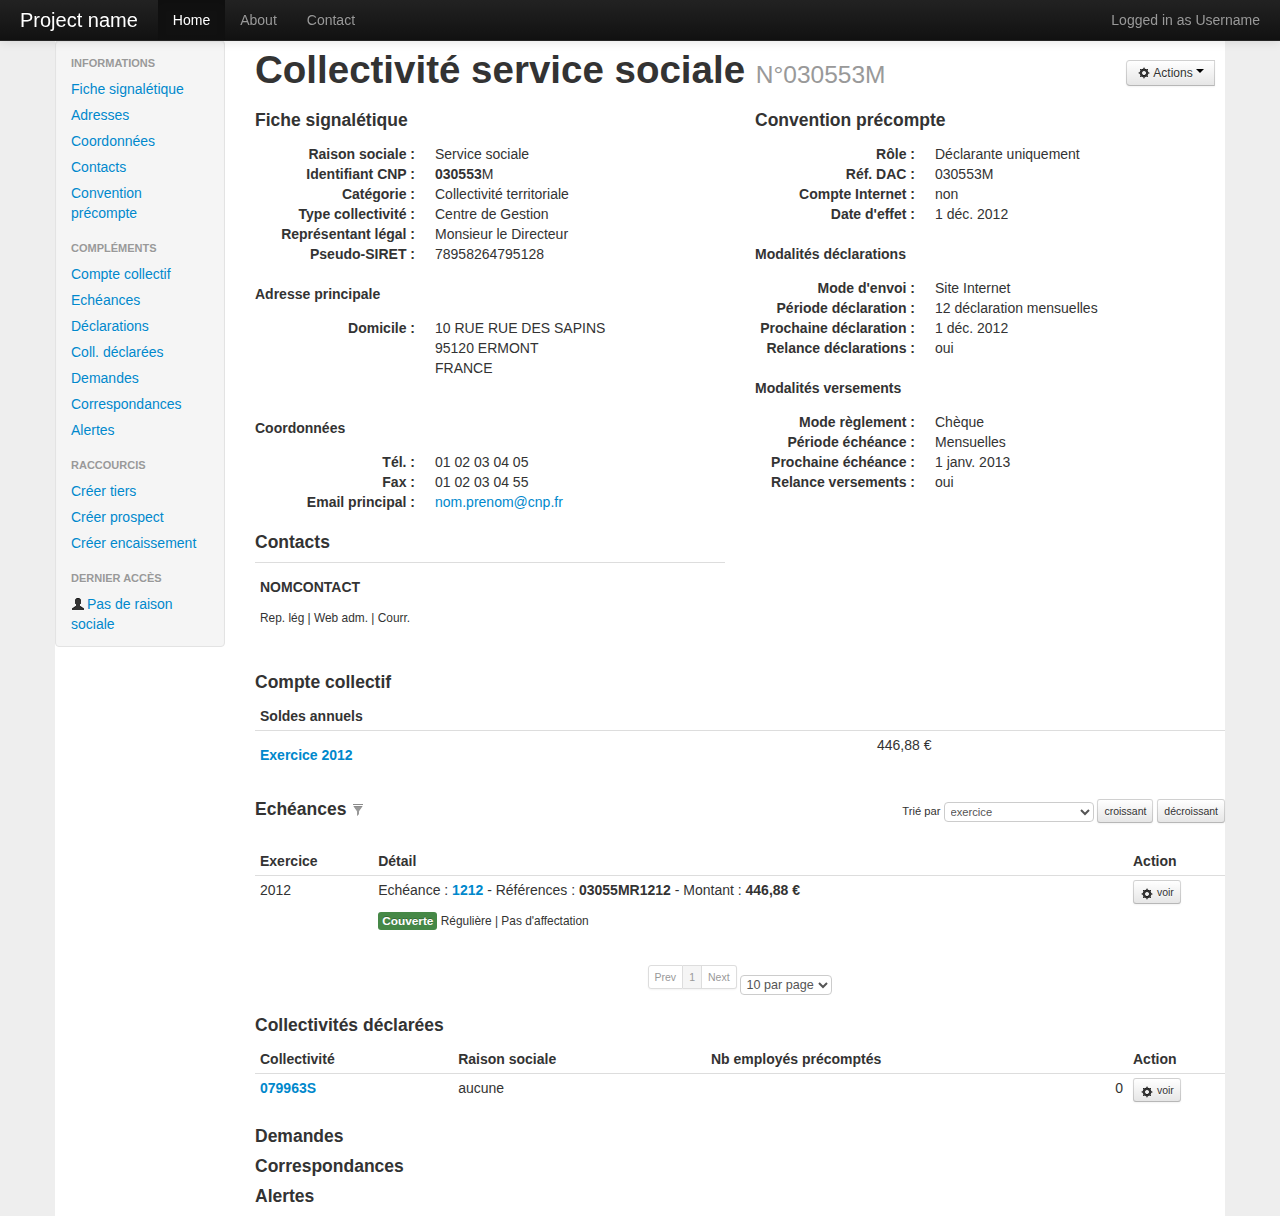
==== detail.html @ ec8c5fa9 "CHG - repo init" ====
<!--
To change this template, choose Tools | Templates
and open the template in the editor.
-->
<!DOCTYPE html>
<html>
    <head>
        <title>Kelia</title>
        <meta http-equiv="Content-Type" content="text/html; charset=UTF-8">
        <link rel="stylesheet" href="css/bootstrap.min.css">
        <link rel="stylesheet" href="css/bootstrap-responsive.min.css">
        <style type="text/css">
          body {
            padding-top: 40px;
            padding-bottom: 40;
            background-color: #eee;
          }
          .sidebar-nav {
            padding: 9px 0;
          }
          .container {
              background-color: white;
          }
        </style>
    </head>
    <body>
        
    <div class="navbar navbar-inverse navbar-fixed-top">
        
      <div class="navbar-inner">
        <div class="container-fluid">
            
          <a class="btn btn-navbar" data-toggle="collapse" data-target=".nav-collapse">
            <span class="icon-bar"></span>
            <span class="icon-bar"></span>
            <span class="icon-bar"></span>
          </a>
            
          <a class="brand" href="#">Project name</a>
          
          <div class="nav-collapse collapse">
            <p class="navbar-text pull-right">
              Logged in as <a href="#" class="navbar-link" data-offset-top="100">Username</a>
            </p>
            
            <ul class="nav">
              <li class="active"><a href="#">Home</a></li>
              <li><a href="#about">About</a></li>
              <li><a href="#contact">Contact</a></li>
            </ul>
            
          </div><!--/.nav-collapse -->
          
        </div>
      </div>
        
    </div>
        
        <div class="container">
            
            <div class="row">

                <div class="span2">
                    <div class="well sidebar-nav" _data-spy="affix" _data-offset-top="40">
                        <ul class="nav nav-list">
                            <li class="nav-header">Informations</li>
                            <li><a href="#info">Fiche signalétique</a></li>
                            <li><a href="#addresses">Adresses</a></li>
                            <li><a href="#phones">Coordonnées</a></li>
                            <li><a href="#contacts">Contacts</a></li>
                            <li><a href="#convention">Convention précompte</a></li>
                            <li class="nav-header">Compléments</li>
                            <li><a href="#collective-accout">Compte collectif</a></li>
                            <li><a href="#echeances">Echéances</a></li>
                            <li><a href="#">Déclarations</a></li>
                            <li><a href="#coll-declared">Coll. déclarées</a></li>
                            <li><a href="#tickets">Demandes</a></li>
                            <li><a href="#correspondences">Correspondances</a></li>
                            <li><a href="#alerts">Alertes</a></li>
                            <li class="nav-header">Raccourcis</li>
                            <li><a href="#">Créer tiers</a></li>
                            <li><a href="#">Créer prospect</a></li>
                            <li><a href="#">Créer encaissement</a></li>
                            <li class="nav-header">Dernier accès</li>
                            <li><a href="#"><i class="icon-user"></i>Pas de raison sociale</a></li>
                        </ul>
                    </div>
                </div>
            
            <div class="span10">

                <div class="row">
                    <div class="span10">
                        <div class="pull-right" style="margin: 20px 10px 0 0;">
                             <div class="btn-group">
                                <a href="#" class="btn btn-small btn-dropdown-toggle" data-toggle="dropdown">
                                    <i class="icon-cog"></i>
                                    Actions
                                    <span class="caret"></span>
                                </a>
                                <ul class="dropdown-menu pull-right">
                                    <li><a href="#">Modifier collectivité</a></li>
                                    <li><a href="#">Modifier convention</a></li>
                                    <li><a href="#">Modifier adresse</a></li>
                                    <li><a href="#">Coord. bancaire</a></li>
                                    <li><a href="#">Créer une demande</a></li>
                                </ul>
                            </div>
                        </div>
                        
                        <h1>
                            Collectivité service sociale <small>N°030553M</small>
                        </h1>
                    </div>
                </div>

                <div class="row">
                    <div class="span5">
                        
                        <section id="info">

                            <h4>Fiche signalétique</h4>
                            <dl class="dl-horizontal">

                                <dt>Raison sociale :</dt>
                                <dd>Service sociale</dd>

                                <dt>Identifiant CNP :</dt>
                                <dd><strong>030553</strong>M</dd>

                                <dt>Catégorie :</dt>
                                <dd>Collectivité territoriale</dd>

                                <dt>Type collectivité :</dt>
                                <dd>Centre de Gestion</dd>

                                <dt>Représentant légal :</dt>
                                <dd>Monsieur le Directeur</dd>

                                <dt>Pseudo-SIRET :</dt>
                                <dd>78958264795128</dd>

                            </dl>

                        </section>

                        <section id="addresses">

                            <h5>Adresse principale</h5>

                            <dl class="dl-horizontal">
                                <dt>Domicile : </dt>
                                <dd>
                                    <address>
                                        10 RUE RUE DES SAPINS<br>
                                        95120 ERMONT<br>
                                        FRANCE<br>
                                    </address>
                                </dd>
                            </dl>

                        </section>

                        <section id="phones">

                            <h5>Coordonnées</h5>
                            <dl class="dl-horizontal">
                                <dt>Tél. :</dt>
                                <dd>01 02 03 04 05</dd>
                                <dt>Fax :</dt>
                                <dd>01 02 03 04 55</dd>
                                <dt>Email principal :</dt>
                                <dd><a href="mailto:nom.prenom@cnp.fr">nom.prenom@cnp.fr</a></dd>
                            </dl>

                        </section>

                        <section id="contacts">

                            <h4>Contacts</h4>

                            <table class="table table-condensed table-hover">
                                <tbody>
                                    <tr>
                                        <td>

                                        <div>
                                            <h5>NOMCONTACT</h5>
                                            <p>
                                                <small>
                                                    Rep. lég <span>|</span>
                                                    Web adm. <span>|</span>
                                                    Courr.
                                                </small>
                                            </p>
                                        </div>

                                        </td>
                                    </tr>
                                </tbody>
                            </table>

                        </section>

                    </div>
                    <div class="span5">

                        <section id="convention">

                            <h4>Convention précompte</h4>

                            <dl class="dl-horizontal">
                                <dt>Rôle : </dt>
                                <dd>Déclarante uniquement</dd>

                                <dt>Réf. DAC : </dt>
                                <dd>030553M</dd>

                                <dt>Compte Internet : </dt>
                                <dd>non</dd>

                                <dt>Date d'effet : </dt>
                                <dd>1 déc. 2012</dd>
                            </dl>

                            <h5>Modalités déclarations</h5>

                            <dl class="dl-horizontal">
                                <dt>Mode d'envoi : </dt>
                                <dd>Site Internet</dd>

                                <dt>Période déclaration : </dt>
                                <dd>12 déclaration mensuelles</dd>

                                <dt>Prochaine déclaration : </dt>
                                <dd>1 déc. 2012</dd>

                                <dt>Relance déclarations : </dt>
                                <dd>oui</dd>
                            </dl>

                            <h5>Modalités versements</h5>

                            <dl class="dl-horizontal">
                                <dt>Mode règlement : </dt>
                                <dd>Chèque</dd>

                                <dt>Période échéance : </dt>
                                <dd>Mensuelles</dd>

                                <dt>Prochaine échéance : </dt>
                                <dd>1 janv. 2013</dd>

                                <dt>Relance versements : </dt>
                                <dd>oui</dd>
                            </dl>

                        </section>

                    </div>
                </div>
                <div class="row">
                    <div class="span10">

                        <section id="collective-accout">

                            <h4>Compte collectif</h4>
                            <table class="table table-condensed table-hover">
                                <thead>
                                    <tr>
                                        <th>Soldes annuels</th>
                                        <th>&nbsp;</th>
                                    </tr>
                                </thead>
                                <tbody>
                                    <tr>
                                        <td>
                                            <div>
                                                <h5><a href="#">Exercice 2012</a></h5>
                                            </div>
                                        </td>
                                        <td>
                                            <div>446,88 €</div>
                                        </td>
                                    </tr>
                                </tbody>
                            </table>

                        </section>

                        <section id="echeances">
                            
                            <div class="pull-right">
                                <form class="form-inline">
                                    <label class="" style="font-size: 80%">
                                        Trié par
                                        <select class="input-medium" style="font-size: 100%; padding: 2px; height: auto;">
                                            <option>exercice</option>
                                            <option>échéance</option>
                                            <option>référence</option>
                                            <option>type</option>
                                            <option>montant</option>
                                        </select>
                                    </label>
                                    <button class="btn btn-mini" style="line-height: auto;">croissant</button>
                                    <button class="btn btn-mini">décroissant</button>
                                </form>
                            </div>
                            
                            <h4 data-toggle="collapse" data-target="#filter">
                                Echéances
                                <small>
                                    <i class="icon-filter" style="opacity: 0.5"></i>
                                </small>
                            </h4>
                            
                            <div id="filter" class="collapse">
                                
                                <form class="form-horizontal">
                                    <ul class="nav nav-tabs">
                                        <li class="active">
                                            <a href="criteria-main" data-toggle="tab">Critères principaux</a>
                                        </li>
                                    </ul>
                                    <div class="tab-content">
                                        <div class="tab-pane active" id="criteria-main">
                                            <div class="control-group">
                                                <label class="control-label" for="exercice">Exercice</label>
                                                <div class="controls">
                                                    <select name="exercice"><option>(tous)</option></select>
                                                </div>
                                            </div>
                                            <div class="control-group">
                                                <label class="control-label" for="echeance">Echéance </label>
                                                <div class="controls">
                                                    <select name="echeance"><option>(tous)</option></select>
                                                </div>
                                            </div>
                                        </div>
                                    </div>
                                    
                                    <div class="control-group">
                                        <div class="controls">
                                            <button class="btn btn-primary"><i class="icon-filter icon-white"></i> Filtrer</button>
                                            <button class="btn"><i class="icon-trash"></i> Effacer</button>
                                        </div>
                                    </div>
                                    
                                </form>
                                
                            </div>
                            
                            <table class="table table-condensed table-hover">
                                <thead>
                                    <tr>
                                        <th>Exercice</th>
                                        <th>Détail</th>
                                        <th>Action</th>
                                    </tr>
                                </thead>
                                <tbody>
                                    <tr>
                                        <td>
                                            <div>
                                                2012
                                            </div>
                                        </td>
                                        <td>
                                            <div>
                                                <p>
                                                    Echéance : <a href="#"><strong>1212</strong></a>
                                                    <span> - </span>
                                                    Références : <strong>03055MR1212</strong>
                                                    <span>-</span>
                                                    Montant : <strong>446,88 €</strong>
                                                </p>
                                                <p>
                                                    <small>
                                                        <span class="label label-success">Couverte</span>
                                                        Régulière 
                                                        <span>|</span>
                                                        Pas d'affectation
                                                    </small>
                                                </p>
                                            </div>
                                        </td>
                                        <td style="width: 10%;">
                                            <div>
                                                <a href="#" class="btn btn-mini">
                                                    <i class="icon-cog"></i>
                                                    voir
                                                </a>
                                            </div>
                                        </td>
                                    </tr>
                                </tbody>
                            </table>
                            <div class="pagination pagination-mini pagination-centered">
                                <form class="form-inline">
                              <ul>
                                <li class="disabled"><a href="#">Prev</a></li>
                                <li class="active"><a href="#">1</a></li>
                                <li class="disabled"><a href="#">Next</a></li>
                              </ul>
                                    <select name="count_per_page" style="line-height: auto; height: auto; margin: 0; padding: 1px; font-size: 90%; width: auto;">
                                        <option>10 par page</option>
                                        <option>20 par page</option>
                                        <option>50 par page</option>
                                    </select>
                                </form>
                            </div>
                        </section>
                        
                        <section id="coll-declared">
                            
                            <h4>Collectivités déclarées</h4>
                        
                            <table class="table table-condensed table-hover">
                                <thead>
                                    <tr>
                                        <th>Collectivité</th>
                                        <th>Raison sociale</th>
                                        <th>Nb employés précomptés</th>
                                        <th>Action</th>
                                    </tr>
                                </thead>
                                <tbody>
                                    <tr>
                                        <td>
                                            <div>
                                                <a href="#"><strong>079963S</strong></a>
                                            </div>
                                        </td>
                                        <td>
                                            <div>
                                                aucune
                                            </div>
                                        </td>
                                        <td>
                                            <div style="text-align: right;">
                                                0
                                            </div>
                                        </td>
                                        <td style="width: 10%;">
                                            <div>
                                                <a href="#" class="btn btn-mini">
                                                    <i class="icon-cog"></i>
                                                    voir
                                                </a>
                                            </div>
                                        </td>
                                    </tr>
                                </tbody>
                            </table>

                        </section>
                        
                        <section id="tickets">
                            <h4>Demandes</h4>
                            
                        </section>
                        
                        <section id="correpondences">
                            <h4>Correspondances</h4>
                            
                        </section>
                        
                        <section id="alerts">
                            <h4>Alertes</h4>
                            
                        </section>
                    </div>
                </div>
            </div>
            
        </div>
        </div>

        <!-- place here so document load faster -->
        <script src="js/jquery.js"></script>
        <script src="js/jquery-ui.js"></script>
        <script src="js/bootstrap.js"></script>

    </body>
</html>
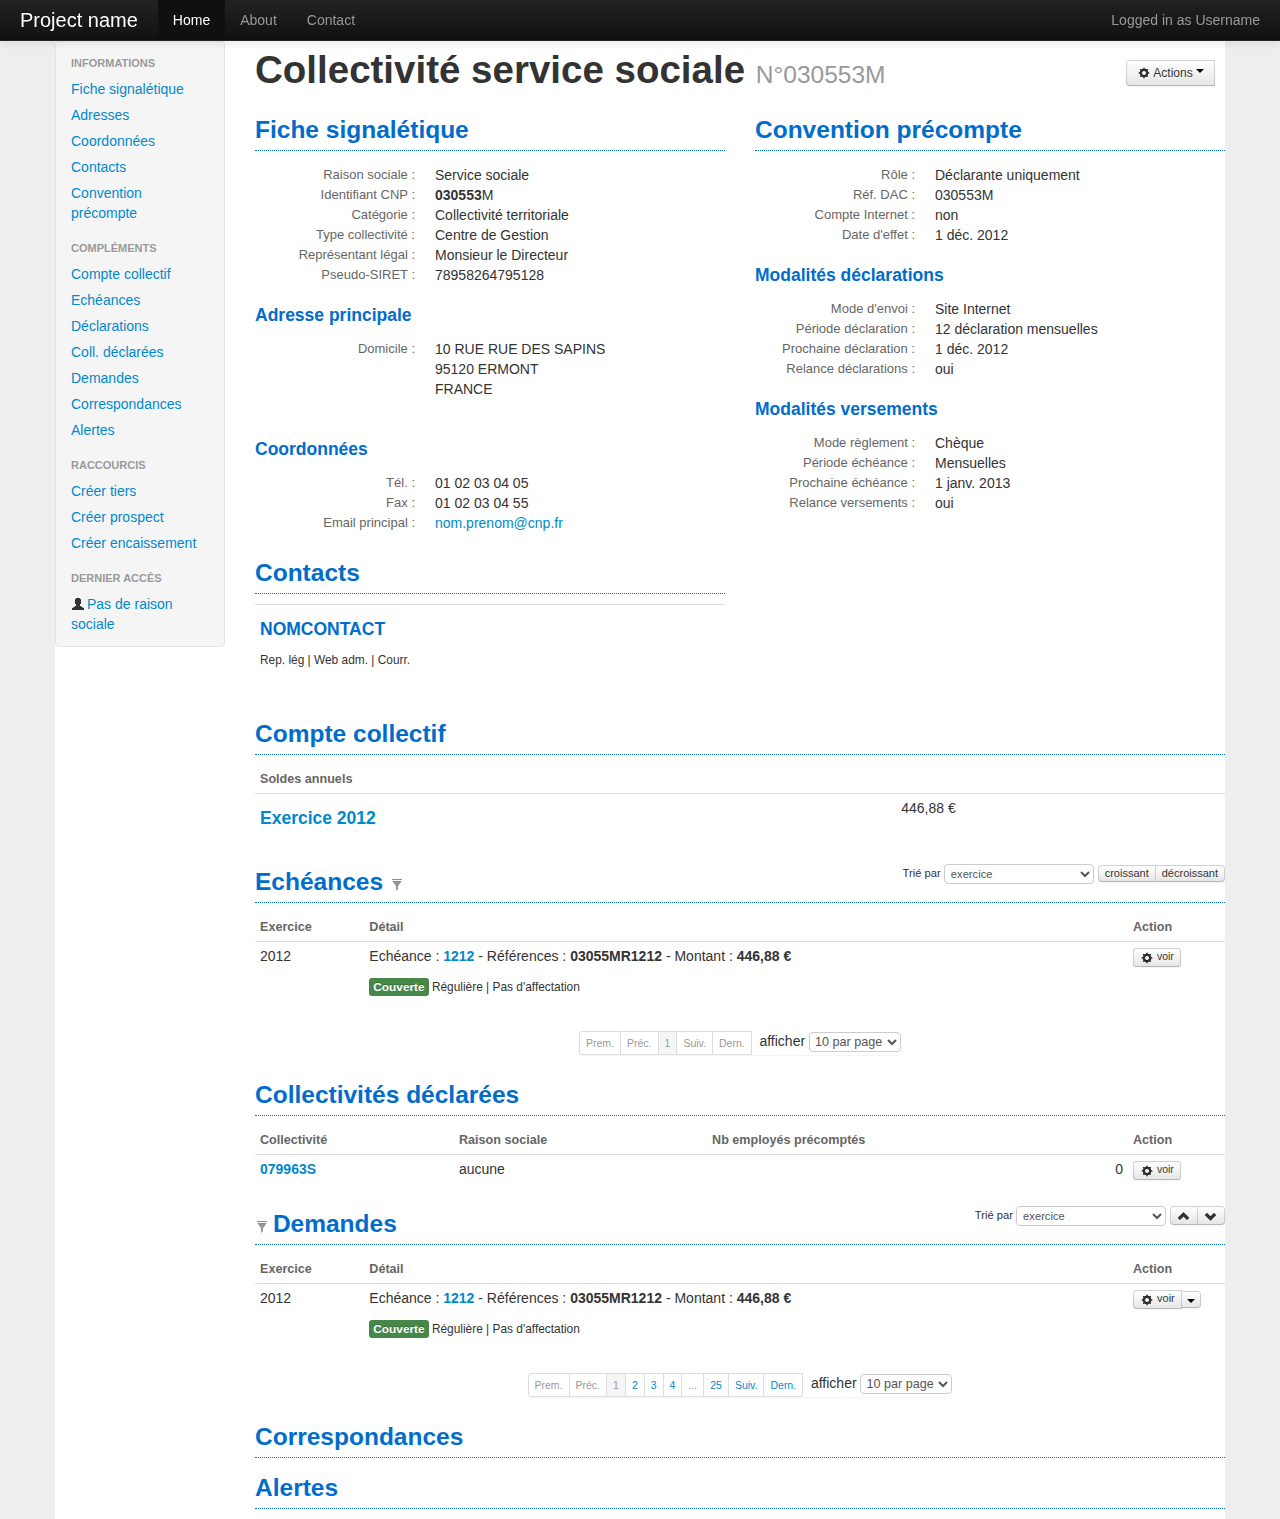
==== commit 224c4238: "CHG - Modified search list" ====
--- a/detail.html
+++ b/detail.html
@@ -21,43 +21,62 @@
           .container {
               background-color: white;
           }
+          h3 {
+              color: #006dcc;
+              border-bottom: 1px #006dcc dotted;
+          }
+          h4 {
+              color: #006dcc;
+          }
+          dt {
+              font-size: 13px;
+              color: #666;
+              font-weight: normal;
+          }
+          .btn-mini {
+              line-height: 13px;
+          }
+          th {
+              color: #666;
+              font-size: 90%;
+          }
         </style>
     </head>
     <body>
-        
+
     <div class="navbar navbar-inverse navbar-fixed-top">
-        
+
       <div class="navbar-inner">
         <div class="container-fluid">
-            
+
           <a class="btn btn-navbar" data-toggle="collapse" data-target=".nav-collapse">
             <span class="icon-bar"></span>
             <span class="icon-bar"></span>
             <span class="icon-bar"></span>
           </a>
-            
+
           <a class="brand" href="#">Project name</a>
-          
+
           <div class="nav-collapse collapse">
             <p class="navbar-text pull-right">
               Logged in as <a href="#" class="navbar-link" data-offset-top="100">Username</a>
             </p>
-            
+
             <ul class="nav">
               <li class="active"><a href="#">Home</a></li>
               <li><a href="#about">About</a></li>
               <li><a href="#contact">Contact</a></li>
             </ul>
-            
+
           </div><!--/.nav-collapse -->
-          
+
         </div>
       </div>
-        
+
     </div>
-        
+
         <div class="container">
-            
+
             <div class="row">
 
                 <div class="span2">
@@ -86,7 +105,7 @@
                         </ul>
                     </div>
                 </div>
-            
+
             <div class="span10">
 
                 <div class="row">
@@ -107,7 +126,7 @@
                                 </ul>
                             </div>
                         </div>
-                        
+
                         <h1>
                             Collectivité service sociale <small>N°030553M</small>
                         </h1>
@@ -116,10 +135,10 @@
 
                 <div class="row">
                     <div class="span5">
-                        
+
                         <section id="info">
 
-                            <h4>Fiche signalétique</h4>
+                            <h3>Fiche signalétique</h3>
                             <dl class="dl-horizontal">
 
                                 <dt>Raison sociale :</dt>
@@ -146,7 +165,7 @@
 
                         <section id="addresses">
 
-                            <h5>Adresse principale</h5>
+                            <h4>Adresse principale</h4>
 
                             <dl class="dl-horizontal">
                                 <dt>Domicile : </dt>
@@ -163,7 +182,7 @@
 
                         <section id="phones">
 
-                            <h5>Coordonnées</h5>
+                            <h4>Coordonnées</h4>
                             <dl class="dl-horizontal">
                                 <dt>Tél. :</dt>
                                 <dd>01 02 03 04 05</dd>
@@ -177,7 +196,7 @@
 
                         <section id="contacts">
 
-                            <h4>Contacts</h4>
+                            <h3>Contacts</h3>
 
                             <table class="table table-condensed table-hover">
                                 <tbody>
@@ -185,7 +204,7 @@
                                         <td>
 
                                         <div>
-                                            <h5>NOMCONTACT</h5>
+                                            <h4>NOMCONTACT</h4>
                                             <p>
                                                 <small>
                                                     Rep. lég <span>|</span>
@@ -207,7 +226,7 @@
 
                         <section id="convention">
 
-                            <h4>Convention précompte</h4>
+                            <h3>Convention précompte</h3>
 
                             <dl class="dl-horizontal">
                                 <dt>Rôle : </dt>
@@ -223,7 +242,7 @@
                                 <dd>1 déc. 2012</dd>
                             </dl>
 
-                            <h5>Modalités déclarations</h5>
+                            <h4>Modalités déclarations</h4>
 
                             <dl class="dl-horizontal">
                                 <dt>Mode d'envoi : </dt>
@@ -239,7 +258,7 @@
                                 <dd>oui</dd>
                             </dl>
 
-                            <h5>Modalités versements</h5>
+                            <h4>Modalités versements</h4>
 
                             <dl class="dl-horizontal">
                                 <dt>Mode règlement : </dt>
@@ -264,7 +283,7 @@
 
                         <section id="collective-accout">
 
-                            <h4>Compte collectif</h4>
+                            <h3>Compte collectif</h3>
                             <table class="table table-condensed table-hover">
                                 <thead>
                                     <tr>
@@ -276,7 +295,7 @@
                                     <tr>
                                         <td>
                                             <div>
-                                                <h5><a href="#">Exercice 2012</a></h5>
+                                                <h4><a href="#">Exercice 2012</a></h4>
                                             </div>
                                         </td>
                                         <td>
@@ -289,7 +308,7 @@
                         </section>
 
                         <section id="echeances">
-                            
+
                             <div class="pull-right">
                                 <form class="form-inline">
                                     <label class="" style="font-size: 80%">
@@ -302,20 +321,22 @@
                                             <option>montant</option>
                                         </select>
                                     </label>
-                                    <button class="btn btn-mini" style="line-height: auto;">croissant</button>
-                                    <button class="btn btn-mini">décroissant</button>
+                                    <div class="btn-group">
+                                        <button class="btn btn-mini" style="line-height: auto;">croissant</button>
+                                        <button class="btn btn-mini">décroissant</button>
+                                    </div>
                                 </form>
                             </div>
-                            
-                            <h4 data-toggle="collapse" data-target="#filter">
+
+                            <h3 data-toggle="collapse" data-target="#filter">
                                 Echéances
                                 <small>
                                     <i class="icon-filter" style="opacity: 0.5"></i>
                                 </small>
-                            </h4>
-                            
+                            </h3>
+
                             <div id="filter" class="collapse">
-                                
+
                                 <form class="form-horizontal">
                                     <ul class="nav nav-tabs">
                                         <li class="active">
@@ -338,18 +359,18 @@
                                             </div>
                                         </div>
                                     </div>
-                                    
+
                                     <div class="control-group">
                                         <div class="controls">
                                             <button class="btn btn-primary"><i class="icon-filter icon-white"></i> Filtrer</button>
                                             <button class="btn"><i class="icon-trash"></i> Effacer</button>
                                         </div>
                                     </div>
-                                    
+
                                 </form>
-                                
+
                             </div>
-                            
+
                             <table class="table table-condensed table-hover">
                                 <thead>
                                     <tr>
@@ -377,7 +398,7 @@
                                                 <p>
                                                     <small>
                                                         <span class="label label-success">Couverte</span>
-                                                        Régulière 
+                                                        Régulière
                                                         <span>|</span>
                                                         Pas d'affectation
                                                     </small>
@@ -395,26 +416,31 @@
                                     </tr>
                                 </tbody>
                             </table>
-                            <div class="pagination pagination-mini pagination-centered">
-                                <form class="form-inline">
-                              <ul>
-                                <li class="disabled"><a href="#">Prev</a></li>
-                                <li class="active"><a href="#">1</a></li>
-                                <li class="disabled"><a href="#">Next</a></li>
-                              </ul>
-                                    <select name="count_per_page" style="line-height: auto; height: auto; margin: 0; padding: 1px; font-size: 90%; width: auto;">
-                                        <option>10 par page</option>
-                                        <option>20 par page</option>
-                                        <option>50 par page</option>
-                                    </select>
-                                </form>
-                            </div>
-                        </section>
-                        
+                            <form class="form-inline">
+                                <div class="pagination pagination-mini pagination-centered">
+                                  <ul>
+                                    <li class="disabled"><a href="#">Prem.</a></li>
+                                    <li class="disabled"><a href="#">Préc.</a></li>
+                                    <li class="active"><a href="#">1</a></li>
+                                    <li class="disabled"><a href="#">Suiv.</a></li>
+                                    <li class="disabled"><a href="#">Dern.</a></li>
+                                    <li>
+                                        &nbsp; afficher
+                                        <select name="count_per_page" style="line-height: auto; height: auto; margin: 0; padding: 1px; font-size: 90%; width: auto;">
+                                            <option>10 par page</option>
+                                            <option>20 par page</option>
+                                            <option>50 par page</option>
+                                        </select>
+                                    </li>
+                                  </ul>
+                                </div>
+                            </form>
+                        </section>
+
                         <section id="coll-declared">
-                            
-                            <h4>Collectivités déclarées</h4>
-                        
+
+                            <h3>Collectivités déclarées</h3>
+
                             <table class="table table-condensed table-hover">
                                 <thead>
                                     <tr>
@@ -454,25 +480,175 @@
                             </table>
 
                         </section>
-                        
+
                         <section id="tickets">
-                            <h4>Demandes</h4>
-                            
-                        </section>
-                        
+
+                            <div class="pull-right">
+                                <form class="form-inline">
+                                    <label class="" style="font-size: 80%">
+                                        Trié par
+                                        <select class="input-medium" style="font-size: 100%; padding: 2px; height: auto;">
+                                            <option>exercice</option>
+                                            <option>échéance</option>
+                                            <option>référence</option>
+                                            <option>type</option>
+                                            <option>montant</option>
+                                        </select>
+                                    </label>
+                                    <div class="btn-group">
+                                    <button class="btn btn-mini" style="line-height: auto;"><i class="icon-chevron-up"></i></button>
+                                    <button class="btn btn-mini"><i class="icon-chevron-down"></i></button>
+                                    </div>
+                                </form>
+                            </div>
+
+                            <h3 data-toggle="collapse" data-target="#filter-demands" style="cursor: pointer">
+                                <small>
+                                    <i class="icon-filter" style="opacity: 0.5"></i>
+                                </small>
+                                Demandes
+                            </h3>
+
+                            <div id="filter-demands" class="collapse">
+
+                                <form class="form-horizontal">
+                                    <ul class="nav nav-tabs">
+                                        <li class="active">
+                                            <a href="#criteria-main" data-toggle="tab">Critères principaux</a>
+                                        </li>
+                                        <li>
+                                            <a href="#criteria-other" data-toggle="tab">Autres critères</a>
+                                        </li>
+                                    </ul>
+                                    <div class="tab-content">
+                                        <div class="tab-pane active" id="criteria-main">
+                                            <div class="control-group">
+                                                <label class="control-label" for="exercice">Exercice</label>
+                                                <div class="controls">
+                                                    <select name="exercice"><option>(tous)</option></select>
+                                                </div>
+                                            </div>
+                                            <div class="control-group">
+                                                <label class="control-label" for="echeance">Echéance </label>
+                                                <div class="controls">
+                                                    <select name="echeance"><option>(tous)</option></select>
+                                                </div>
+                                            </div>
+                                        </div>
+                                        <div class="tab-pane" id="criteria-other">
+                                            <div class="control-group">
+                                                <label class="control-label" for="echeance">Echéance </label>
+                                                <div class="controls">
+                                                    <select name="echeance"><option>(tous)</option></select>
+                                                </div>
+                                            </div>
+                                        </div>
+                                    </div>
+
+                                    <div class="control-group">
+                                        <div class="controls">
+                                            <button class="btn btn-primary"><i class="icon-filter icon-white"></i> Filtrer</button>
+                                            <button class="btn"><i class="icon-trash"></i> Effacer</button>
+                                        </div>
+                                    </div>
+
+                                </form>
+
+                            </div>
+
+                            <table class="table table-condensed table-hover">
+                                <thead>
+                                    <tr>
+                                        <th>Exercice</th>
+                                        <th>Détail</th>
+                                        <th>Action</th>
+                                    </tr>
+                                </thead>
+                                <tbody>
+                                    <tr>
+                                        <td>
+                                            <div>
+                                                2012
+                                            </div>
+                                        </td>
+                                        <td>
+                                            <div>
+                                                <p>
+                                                    Echéance : <a href="#"><strong>1212</strong></a>
+                                                    <span> - </span>
+                                                    Références : <strong>03055MR1212</strong>
+                                                    <span>-</span>
+                                                    Montant : <strong>446,88 €</strong>
+                                                </p>
+                                                <p>
+                                                    <small>
+                                                        <span class="label label-success">Couverte</span>
+                                                        Régulière
+                                                        <span>|</span>
+                                                        Pas d'affectation
+                                                    </small>
+                                                </p>
+                                            </div>
+                                        </td>
+                                        <td style="width: 10%;">
+                                            <div>
+                                                <div class="btn-group">
+                                                    <a href="#" class="btn btn-mini">
+                                                        <i class="icon-cog"></i>
+                                                        voir
+                                                    </a>
+                                                    <button class="btn btn-mini dropdown-toggle" data-toggle="dropdown">
+                                                      <span class="caret"></span>
+                                                    </button>
+                                                    <ul class="dropdown-menu pull-right">
+                                                        <li><a href="#tickets">modifier</a></li>
+                                                    </ul>
+                                                </div>
+                                            </div>
+                                        </td>
+                                    </tr>
+                                </tbody>
+                            </table>
+                            <form class="form-inline">
+                                <div class="pagination pagination-mini pagination-centered">
+                                  <ul>
+                                    <li class="disabled"><a href="#">Prem.</a></li>
+                                    <li class="disabled"><a href="#">Préc.</a></li>
+                                    <li class="active"><a href="#">1</a></li>
+                                    <li class=""><a href="#">2</a></li>
+                                    <li class=""><a href="#">3</a></li>
+                                    <li class=""><a href="#">4</a></li>
+                                    <li class="disabled"><a href="#">...</a></li>
+                                    <li class=""><a href="#">25</a></li>
+                                    <li class=""><a href="#">Suiv.</a></li>
+                                    <li class=""><a href="#">Dern.</a></li>
+                                    <li>
+                                        &nbsp; afficher
+                                        <select name="count_per_page" style="line-height: auto; height: auto; margin: 0; padding: 1px; font-size: 90%; width: auto;">
+                                            <option>10 par page</option>
+                                            <option>20 par page</option>
+                                            <option>50 par page</option>
+                                        </select>
+                                    </li>
+                                  </ul>
+                                </div>
+                            </form>
+
+                        </section>
+
                         <section id="correpondences">
-                            <h4>Correspondances</h4>
-                            
-                        </section>
-                        
+                            <h3>Correspondances</h3>
+
+                        </section>
+
                         <section id="alerts">
-                            <h4>Alertes</h4>
-                            
+                            <h3>Alertes</h3>
+
                         </section>
                     </div>
                 </div>
             </div>
-            
+
         </div>
         </div>
 
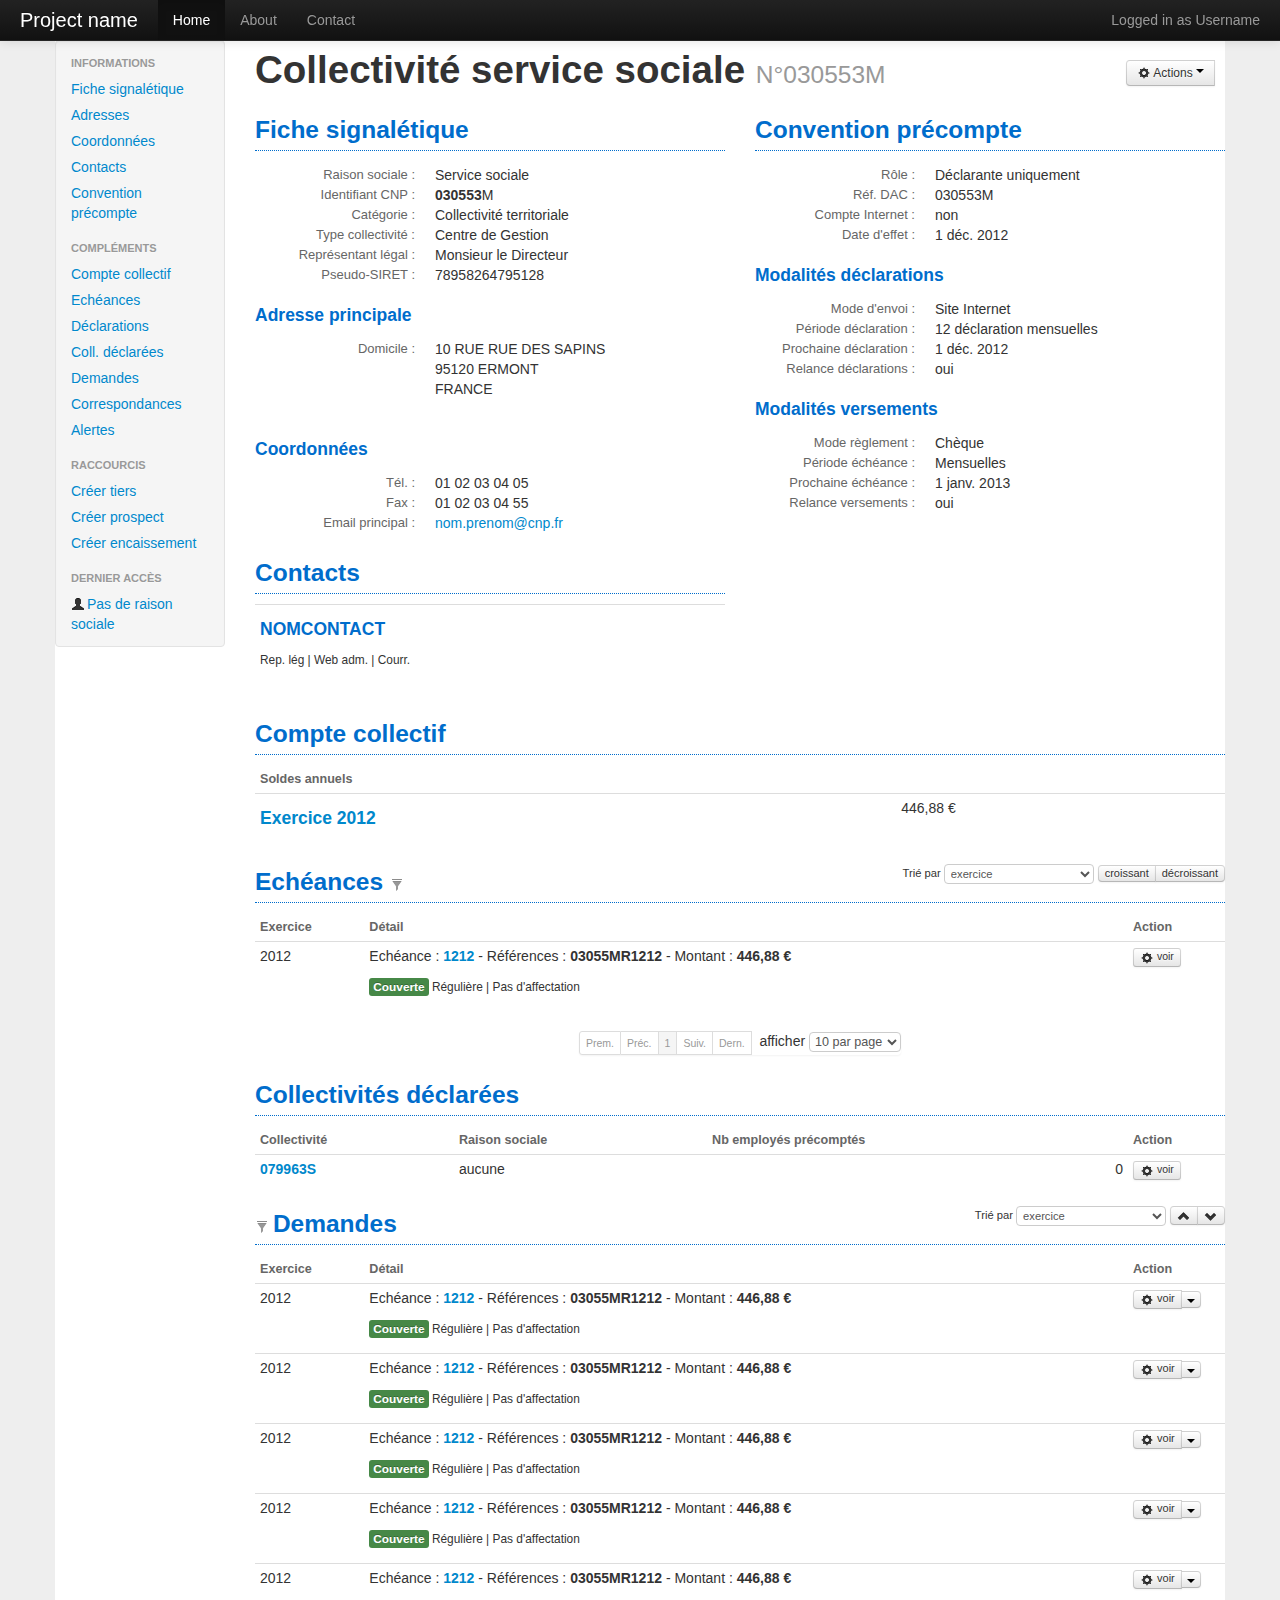
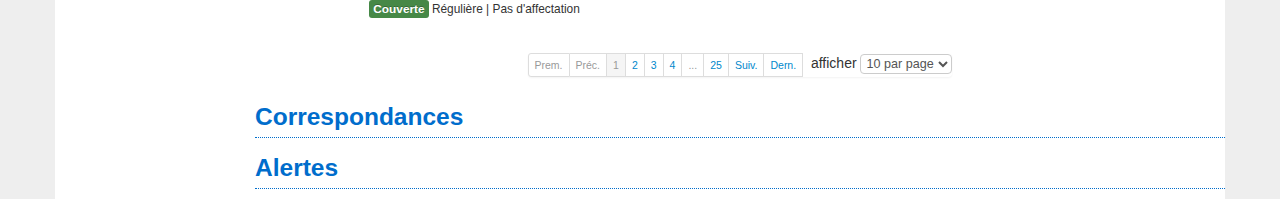
==== commit 50ed39f0: "CHG - Added selection popup" ====
--- a/detail.html
+++ b/detail.html
@@ -40,6 +40,10 @@
               color: #666;
               font-size: 90%;
           }
+          .modal.large {
+              width: 800px;
+              margin-left: -400px;
+          }
         </style>
     </head>
     <body>
@@ -357,6 +361,16 @@
                                                     <select name="echeance"><option>(tous)</option></select>
                                                 </div>
                                             </div>
+                                            <div class="control-group">
+                                                <label class="control-label" for="fund">Support</label>
+                                                <div class="controls">
+                                                    <div class="input-append">
+                                                        <input type="text" name="fund">
+                                                        <a class="btn" role="button" data-toggle="modal" href="select.html" data-target="#select-fund-modal"><i class="icon-search"></i></a>
+                                                        <a class="btn"><i class="icon-remove"></i></a>
+                                                    </div>
+                                                </div>
+                                            </div>
                                         </div>
                                     </div>
 
@@ -565,6 +579,174 @@
                                     </tr>
                                 </thead>
                                 <tbody>
+                                    <tr>
+                                        <td>
+                                            <div>
+                                                2012
+                                            </div>
+                                        </td>
+                                        <td>
+                                            <div>
+                                                <p>
+                                                    Echéance : <a href="#"><strong>1212</strong></a>
+                                                    <span> - </span>
+                                                    Références : <strong>03055MR1212</strong>
+                                                    <span>-</span>
+                                                    Montant : <strong>446,88 €</strong>
+                                                </p>
+                                                <p>
+                                                    <small>
+                                                        <span class="label label-success">Couverte</span>
+                                                        Régulière
+                                                        <span>|</span>
+                                                        Pas d'affectation
+                                                    </small>
+                                                </p>
+                                            </div>
+                                        </td>
+                                        <td style="width: 10%;">
+                                            <div>
+                                                <div class="btn-group">
+                                                    <a href="#" class="btn btn-mini">
+                                                        <i class="icon-cog"></i>
+                                                        voir
+                                                    </a>
+                                                    <button class="btn btn-mini dropdown-toggle" data-toggle="dropdown">
+                                                      <span class="caret"></span>
+                                                    </button>
+                                                    <ul class="dropdown-menu pull-right">
+                                                        <li><a href="#tickets">modifier</a></li>
+                                                    </ul>
+                                                </div>
+                                            </div>
+                                        </td>
+                                    </tr>
+                                    <tr>
+                                        <td>
+                                            <div>
+                                                2012
+                                            </div>
+                                        </td>
+                                        <td>
+                                            <div>
+                                                <p>
+                                                    Echéance : <a href="#"><strong>1212</strong></a>
+                                                    <span> - </span>
+                                                    Références : <strong>03055MR1212</strong>
+                                                    <span>-</span>
+                                                    Montant : <strong>446,88 €</strong>
+                                                </p>
+                                                <p>
+                                                    <small>
+                                                        <span class="label label-success">Couverte</span>
+                                                        Régulière
+                                                        <span>|</span>
+                                                        Pas d'affectation
+                                                    </small>
+                                                </p>
+                                            </div>
+                                        </td>
+                                        <td style="width: 10%;">
+                                            <div>
+                                                <div class="btn-group">
+                                                    <a href="#" class="btn btn-mini">
+                                                        <i class="icon-cog"></i>
+                                                        voir
+                                                    </a>
+                                                    <button class="btn btn-mini dropdown-toggle" data-toggle="dropdown">
+                                                      <span class="caret"></span>
+                                                    </button>
+                                                    <ul class="dropdown-menu pull-right">
+                                                        <li><a href="#tickets">modifier</a></li>
+                                                    </ul>
+                                                </div>
+                                            </div>
+                                        </td>
+                                    </tr>
+                                    <tr>
+                                        <td>
+                                            <div>
+                                                2012
+                                            </div>
+                                        </td>
+                                        <td>
+                                            <div>
+                                                <p>
+                                                    Echéance : <a href="#"><strong>1212</strong></a>
+                                                    <span> - </span>
+                                                    Références : <strong>03055MR1212</strong>
+                                                    <span>-</span>
+                                                    Montant : <strong>446,88 €</strong>
+                                                </p>
+                                                <p>
+                                                    <small>
+                                                        <span class="label label-success">Couverte</span>
+                                                        Régulière
+                                                        <span>|</span>
+                                                        Pas d'affectation
+                                                    </small>
+                                                </p>
+                                            </div>
+                                        </td>
+                                        <td style="width: 10%;">
+                                            <div>
+                                                <div class="btn-group">
+                                                    <a href="#" class="btn btn-mini">
+                                                        <i class="icon-cog"></i>
+                                                        voir
+                                                    </a>
+                                                    <button class="btn btn-mini dropdown-toggle" data-toggle="dropdown">
+                                                      <span class="caret"></span>
+                                                    </button>
+                                                    <ul class="dropdown-menu pull-right">
+                                                        <li><a href="#tickets">modifier</a></li>
+                                                    </ul>
+                                                </div>
+                                            </div>
+                                        </td>
+                                    </tr>
+                                    <tr>
+                                        <td>
+                                            <div>
+                                                2012
+                                            </div>
+                                        </td>
+                                        <td>
+                                            <div>
+                                                <p>
+                                                    Echéance : <a href="#"><strong>1212</strong></a>
+                                                    <span> - </span>
+                                                    Références : <strong>03055MR1212</strong>
+                                                    <span>-</span>
+                                                    Montant : <strong>446,88 €</strong>
+                                                </p>
+                                                <p>
+                                                    <small>
+                                                        <span class="label label-success">Couverte</span>
+                                                        Régulière
+                                                        <span>|</span>
+                                                        Pas d'affectation
+                                                    </small>
+                                                </p>
+                                            </div>
+                                        </td>
+                                        <td style="width: 10%;">
+                                            <div>
+                                                <div class="btn-group">
+                                                    <a href="#" class="btn btn-mini">
+                                                        <i class="icon-cog"></i>
+                                                        voir
+                                                    </a>
+                                                    <button class="btn btn-mini dropdown-toggle" data-toggle="dropdown">
+                                                      <span class="caret"></span>
+                                                    </button>
+                                                    <ul class="dropdown-menu pull-right">
+                                                        <li><a href="#tickets">modifier</a></li>
+                                                    </ul>
+                                                </div>
+                                            </div>
+                                        </td>
+                                    </tr>
                                     <tr>
                                         <td>
                                             <div>
@@ -657,5 +839,19 @@
         <script src="js/jquery-ui.js"></script>
         <script src="js/bootstrap.js"></script>
 
+        <div id="select-fund-modal" class="modal hide fade large">
+
+            <div class="modal-header">
+              <button type="button" class="close" data-dismiss="modal" aria-hidden="true">&times;</button>
+              <h4>Sélection d'un support</h4>
+            </div>
+
+            <div class="modal-body"></div>
+
+            <div class="modal-footer">
+              <button class="btn" data-dismiss="modal" aria-hidden="true">Fermer</button>
+            </div>
+        </div>
+
     </body>
 </html>
